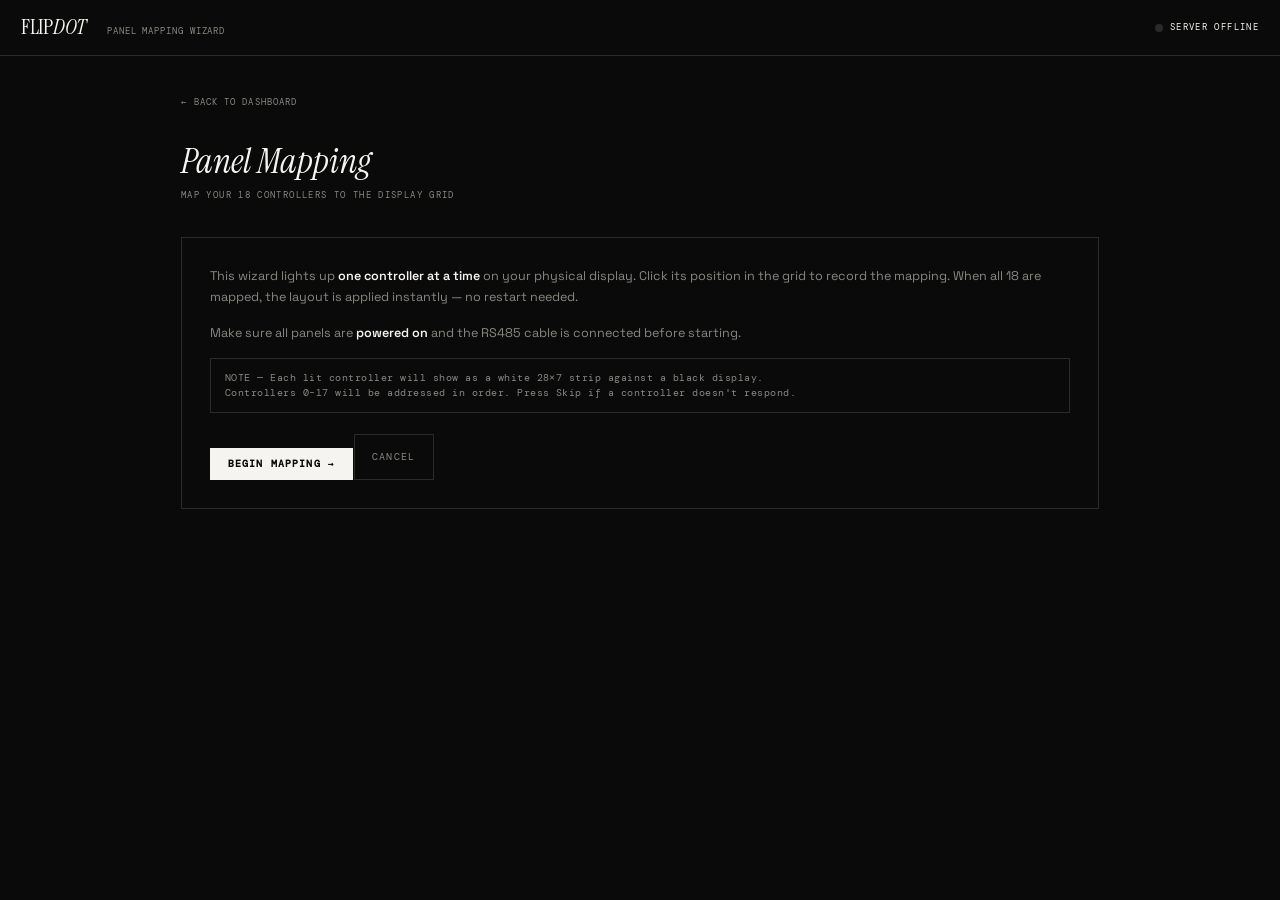
==== frontend/wizard.html @ 71359b22 "v3" ====
<!DOCTYPE html>
<html lang="en">
<head>
  <meta charset="UTF-8" />
  <meta name="viewport" content="width=device-width, initial-scale=1.0" />
  <title>Panel Mapping Wizard — Flipdot</title>
  <link rel="preconnect" href="https://fonts.googleapis.com">
  <link href="https://fonts.googleapis.com/css2?family=DM+Mono:ital,wght@0,300;0,400;0,500;1,300&family=Instrument+Serif:ital@0;1&family=Space+Grotesk:wght@300;400;500;600;700&display=swap" rel="stylesheet">
  <link rel="stylesheet" href="css/style.css" />
  <style>
    body { overflow-y: auto; }

    .wizard-wrap {
      max-width: 960px;
      margin: 0 auto;
      padding: 2.5rem 1.5rem;
    }

    .back-link {
      display: inline-flex;
      align-items: center;
      gap: 0.5rem;
      font-family: var(--font-mono);
      font-size: 0.65rem;
      letter-spacing: 0.12em;
      color: var(--mid);
      text-decoration: none;
      margin-bottom: 2rem;
      transition: color 0.15s;
    }
    .back-link:hover { color: var(--white); }

    .wizard-title {
      font-family: var(--font-display);
      font-size: 2.5rem;
      font-style: italic;
      color: var(--white);
      margin-bottom: 0.25rem;
    }
    .wizard-subtitle {
      font-family: var(--font-mono);
      font-size: 0.65rem;
      letter-spacing: 0.15em;
      color: var(--mid);
      margin-bottom: 2.5rem;
    }

    /* Progress */
    .progress-wrap { margin-bottom: 2rem; }
    .progress-bar {
      height: 2px;
      background: var(--border);
      position: relative;
      overflow: hidden;
    }
    .progress-fill {
      height: 100%;
      background: var(--white);
      transition: width 0.4s ease;
      width: 0%;
    }
    .progress-label {
      font-family: var(--font-mono);
      font-size: 0.6rem;
      letter-spacing: 0.12em;
      color: var(--mid);
      margin-top: 0.5rem;
    }

    /* Steps */
    .step { display: none; }
    .step.active { display: block; }

    /* Intro card */
    .intro-card {
      border: 1px solid var(--border);
      padding: 2rem;
      margin-bottom: 1px;
    }
    .intro-card p {
      font-size: 0.9rem;
      color: var(--mid);
      line-height: 1.7;
      margin-bottom: 1rem;
    }
    .intro-card p strong { color: var(--white); font-weight: 600; }

    .notice {
      border: 1px solid var(--border);
      padding: 0.75rem 1rem;
      font-family: var(--font-mono);
      font-size: 0.7rem;
      color: var(--mid);
      letter-spacing: 0.05em;
      line-height: 1.6;
      margin: 1rem 0;
    }

    /* Mapping layout */
    .mapping-layout {
      display: grid;
      grid-template-columns: 1fr 280px;
      gap: 1px;
      align-items: start;
    }

    /* 3x3 panel grid */
    .panel-grid {
      display: grid;
      grid-template-columns: repeat(3, 1fr);
      gap: 1px;
      background: var(--border);
      border: 1px solid var(--border);
    }

    .phys-panel {
      background: var(--black);
      display: flex;
      flex-direction: column;
    }

    .panel-half {
      padding: 1rem 0.75rem;
      cursor: pointer;
      border-bottom: 1px solid var(--border);
      transition: background 0.12s;
      position: relative;
    }
    .panel-half:last-child { border-bottom: none; }
    .panel-half:hover { background: var(--border); }
    .panel-half:hover .half-cta { opacity: 1; }

    .panel-half.mapped {
      background: var(--white);
    }
    .panel-half.mapped .half-pos,
    .panel-half.mapped .half-label,
    .panel-half.mapped .half-addr { color: var(--black); }

    .half-pos {
      font-family: var(--font-mono);
      font-size: 0.55rem;
      letter-spacing: 0.1em;
      color: var(--mid);
      display: block;
      margin-bottom: 0.2rem;
    }
    .half-label {
      font-family: var(--font-ui);
      font-size: 0.8rem;
      font-weight: 600;
      color: var(--white);
      display: block;
    }
    .half-addr {
      font-family: var(--font-mono);
      font-size: 0.65rem;
      color: var(--mid);
      display: block;
      margin-top: 0.1rem;
    }
    .half-cta {
      font-family: var(--font-mono);
      font-size: 0.55rem;
      letter-spacing: 0.1em;
      color: var(--mid);
      opacity: 0;
      transition: opacity 0.12s;
      position: absolute;
      bottom: 0.5rem;
      right: 0.75rem;
    }

    /* Info panel */
    .info-panel {
      border: 1px solid var(--border);
      padding: 1.5rem;
      position: sticky;
      top: 1rem;
    }

    .current-addr {
      font-family: var(--font-display);
      font-size: 5rem;
      color: var(--white);
      line-height: 1;
      margin: 0.5rem 0 1rem;
      font-style: italic;
    }

    .info-instruction {
      font-size: 0.8rem;
      color: var(--mid);
      line-height: 1.6;
      margin-bottom: 1.5rem;
    }
    .info-instruction strong { color: var(--white); }

    .btn-stack {
      display: flex;
      flex-direction: column;
      gap: 1px;
    }

    /* Complete step */
    .complete-wrap { text-align: center; padding: 3rem 2rem; }
    .complete-num {
      font-family: var(--font-display);
      font-size: 8rem;
      color: var(--white);
      line-height: 1;
      font-style: italic;
    }
    .complete-label {
      font-family: var(--font-mono);
      font-size: 0.65rem;
      letter-spacing: 0.2em;
      color: var(--mid);
      margin-bottom: 2rem;
    }

    .mapping-summary {
      display: grid;
      grid-template-columns: repeat(6, 1fr);
      gap: 1px;
      background: var(--border);
      border: 1px solid var(--border);
      margin: 2rem 0;
      text-align: left;
    }
    .map-cell {
      background: var(--black);
      padding: 0.6rem;
      font-family: var(--font-mono);
      font-size: 0.6rem;
      color: var(--mid);
    }
    .map-cell .mc-addr {
      font-size: 1.1rem;
      color: var(--white);
      display: block;
      font-weight: 500;
    }
  </style>
</head>
<body>
  <header>
    <div class="header-left">
      <div class="wordmark">
        <span class="wm-flip">FLIP</span><span class="wm-dot">DOT</span>
      </div>
      <div class="header-meta">
        <span class="meta-item">PANEL MAPPING WIZARD</span>
      </div>
    </div>
    <div class="header-right">
      <div class="status-block" id="status-block">
        <div class="status-indicator" id="status-dot"></div>
        <span class="status-text" id="status-text">CHECKING…</span>
      </div>
    </div>
  </header>

  <div class="wizard-wrap">
    <a href="/" class="back-link">← BACK TO DASHBOARD</a>

    <!-- STEP: INTRO -->
    <div class="step active" id="step-intro">
      <div class="wizard-title">Panel Mapping</div>
      <div class="wizard-subtitle">MAP YOUR 18 CONTROLLERS TO THE DISPLAY GRID</div>

      <div class="intro-card">
        <p>This wizard lights up <strong>one controller at a time</strong> on your physical display. Click its position in the grid to record the mapping. When all 18 are mapped, the layout is applied instantly — no restart needed.</p>
        <p>Make sure all panels are <strong>powered on</strong> and the RS485 cable is connected before starting.</p>
        <div class="notice">
          NOTE — Each lit controller will show as a white 28×7 strip against a black display.<br>
          Controllers 0–17 will be addressed in order. Press Skip if a controller doesn't respond.
        </div>
        <div style="display:flex;gap:1px;margin-top:1.5rem">
          <button class="btn-primary" onclick="startWizard()">BEGIN MAPPING →</button>
          <a href="/" class="btn-secondary" style="text-decoration:none;display:inline-flex;align-items:center;padding:0.7rem 1.25rem">CANCEL</a>
        </div>
      </div>
    </div>

    <!-- STEP: MAPPING -->
    <div class="step" id="step-mapping">
      <div class="wizard-title">Panel Mapping</div>
      <div class="wizard-subtitle">CLICK THE PANEL THAT IS CURRENTLY LIT</div>

      <div class="progress-wrap">
        <div class="progress-bar"><div class="progress-fill" id="prog-fill"></div></div>
        <div class="progress-label" id="prog-label">0 OF 18 MAPPED</div>
      </div>

      <div class="mapping-layout">
        <!-- 3x3 grid -->
        <div class="panel-grid" id="panel-grid"></div>

        <!-- Info sidebar -->
        <div class="info-panel">
          <div class="section-label">CURRENTLY LIT</div>
          <div class="current-addr" id="cur-addr">0</div>
          <div class="info-instruction" id="cur-instr">
            Address <strong>0</strong> is now lit on your display.<br>
            Click its position in the grid.
          </div>
          <div class="btn-stack">
            <button class="btn-secondary" onclick="skipCurrent()">SKIP THIS ADDRESS</button>
            <button class="btn-secondary" onclick="stopWizard()" style="margin-top:0.5rem">CANCEL WIZARD</button>
          </div>
        </div>
      </div>
    </div>

    <!-- STEP: COMPLETE -->
    <div class="step" id="step-complete">
      <div class="complete-wrap">
        <div class="complete-num" id="complete-num">18</div>
        <div class="complete-label">PANELS MAPPED</div>
        <p style="color:var(--mid);font-size:0.85rem;margin-bottom:2rem">
          Review the mapping below, then save to apply it to the display.
        </p>
        <div class="mapping-summary" id="map-summary"></div>
        <div style="display:flex;gap:1px;justify-content:center;margin-top:1rem">
          <button class="btn-primary" onclick="saveMapping()">SAVE & APPLY LAYOUT →</button>
          <button class="btn-secondary" onclick="restartWizard()">START OVER</button>
        </div>
        <div id="save-error" style="margin-top:1rem;font-family:var(--font-mono);font-size:0.7rem;color:var(--mid)"></div>
      </div>
    </div>

  </div>

  <div id="toasts"></div>

  <script>
    const API = "http://localhost:5000";
    let currentAddr = 0;
    let totalCtrl   = 18;
    let mappings    = {};

    // ── Init ──────────────────────────────────────────────────────
    document.addEventListener("DOMContentLoaded", () => {
      buildGrid();
      checkStatus();
    });

    async function checkStatus() {
      try {
        const r = await fetch(`${API}/api/status`);
        const d = await r.json();
        const dot  = document.getElementById("status-dot");
        const txt  = document.getElementById("status-text");
        if (d.connected) {
          dot.className  = "status-indicator online";
          txt.textContent = "CONNECTED";
        } else {
          txt.textContent = "OFFLINE — connect first";
        }
      } catch {
        document.getElementById("status-text").textContent = "SERVER OFFLINE";
      }
    }

    // ── Build 3x3 grid ────────────────────────────────────────────
    function buildGrid() {
      const grid = document.getElementById("panel-grid");
      grid.innerHTML = "";
      for (let row = 1; row <= 3; row++) {
        for (let col = 1; col <= 3; col++) {
          const panel = document.createElement("div");
          panel.className = "phys-panel";
          ["top","bottom"].forEach(half => {
            const div = document.createElement("div");
            div.className = "panel-half";
            div.id        = `h-${col}-${row}-${half}`;
            div.innerHTML = `
              <span class="half-pos">COL ${col} · ROW ${row}</span>
              <span class="half-label">${half.toUpperCase()}</span>
              <span class="half-addr" id="ha-${col}-${row}-${half}">—</span>
              <span class="half-cta">SELECT →</span>
            `;
            div.addEventListener("click", () => assignPanel(col, row, half));
            panel.appendChild(div);
          });
          grid.appendChild(panel);
        }
      }
    }

    // ── Wizard flow ───────────────────────────────────────────────
    async function startWizard() {
      const r = await fetch(`${API}/api/wizard/start`, {
        method: "POST",
        headers: {"Content-Type":"application/json"},
        body: JSON.stringify({total: totalCtrl})
      });
      const d = await r.json();
      if (d.success) {
        currentAddr = d.current;
        showStep("step-mapping");
        updateInfo(d.current, 0, d.total);
      } else {
        toast("Failed to start wizard", "error");
      }
    }

    async function assignPanel(col, row, half) {
      const r = await fetch(`${API}/api/wizard/assign`, {
        method: "POST",
        headers: {"Content-Type":"application/json"},
        body: JSON.stringify({address: currentAddr, col, row, half})
      });
      const d = await r.json();

      // Mark cell
      const cell = document.getElementById(`h-${col}-${row}-${half}`);
      if (cell) {
        cell.classList.add("mapped");
        document.getElementById(`ha-${col}-${row}-${half}`).textContent = `ADDR ${currentAddr}`;
      }
      mappings[currentAddr] = {col, row, half};

      if (d.complete) {
        showStep("step-complete");
        buildSummary();
      } else {
        currentAddr = d.next;
        updateInfo(d.next, d.mapped, d.total);
      }
    }

    async function skipCurrent() {
      const r = await fetch(`${API}/api/wizard/skip`, {
        method: "POST",
        headers: {"Content-Type":"application/json"},
        body: JSON.stringify({address: currentAddr})
      });
      const d = await r.json();
      if (d.complete) {
        showStep("step-complete");
        buildSummary();
      } else {
        currentAddr = d.next;
        updateInfo(d.next, Object.keys(mappings).length, totalCtrl);
        toast(`Skipped address ${currentAddr - 1}`);
      }
    }

    async function stopWizard() {
      await fetch(`${API}/api/wizard/stop`, {method:"POST"});
      mappings = {};
      buildGrid();
      showStep("step-intro");
    }

    async function saveMapping() {
      const r = await fetch(`${API}/api/wizard/save`, {method:"POST"});
      const d = await r.json();
      if (d.success) {
        toast("Layout saved — redirecting…");
        setTimeout(() => window.location.href = "/", 1500);
      } else {
        document.getElementById("save-error").textContent = d.error || "Save failed";
      }
    }

    function restartWizard() {
      mappings = {};
      buildGrid();
      showStep("step-intro");
    }

    // ── UI helpers ────────────────────────────────────────────────
    function updateInfo(addr, mapped, total) {
      document.getElementById("cur-addr").textContent = addr;
      document.getElementById("cur-instr").innerHTML  =
        `Address <strong>${addr}</strong> is now lit on your display.<br>Click its position in the grid.`;
      const pct = Math.round((mapped / total) * 100);
      document.getElementById("prog-fill").style.width  = pct + "%";
      document.getElementById("prog-label").textContent = `${mapped} OF ${total} MAPPED`;
    }

    function buildSummary() {
      const container = document.getElementById("map-summary");
      const num       = document.getElementById("complete-num");
      num.textContent = Object.keys(mappings).length;
      container.innerHTML = Object.entries(mappings)
        .sort(([a],[b]) => parseInt(a) - parseInt(b))
        .map(([addr, m]) => `
          <div class="map-cell">
            <span class="mc-addr">${addr}</span>
            C${m.col}R${m.row}<br>${m.half.toUpperCase()}
          </div>
        `).join("");
    }

    function showStep(id) {
      document.querySelectorAll(".step").forEach(s => s.classList.remove("active"));
      document.getElementById(id).classList.add("active");
    }

    function toast(msg, type="ok") {
      const c  = document.getElementById("toasts");
      const el = document.createElement("div");
      el.className   = "toast" + (type === "error" ? " error" : "");
      el.textContent = msg;
      c.appendChild(el);
      setTimeout(() => el.remove(), 3000);
    }
  </script>
</body>
</html>
---- frontend/css/style.css ----
/* ============================================================
   Flipdot Controller — Exploratorium Monochrome
   High-contrast black/white, bold grotesque type,
   strict grid, museum-placard-meets-industrial-panel
   ============================================================ */

:root {
  --black:   #0a0a0a;
  --white:   #f5f4f0;
  --off:     #e8e6e0;
  --mid:     #888880;
  --border:  #2a2a28;
  --border-l:#d0cec8;
  --dot-on:  #f5f4f0;
  --dot-off: #1a1a18;
  --accent:  #f5f4f0;

  --font-display: 'Instrument Serif', Georgia, serif;
  --font-ui:      'Space Grotesk', sans-serif;
  --font-mono:    'DM Mono', monospace;

  --gap: 1px;   /* Museum grid gap */
}

*, *::before, *::after { box-sizing: border-box; margin: 0; padding: 0; }

html, body {
  height: 100%;
  background: var(--black);
  color: var(--white);
  font-family: var(--font-ui);
  font-size: 14px;
  line-height: 1.4;
  -webkit-font-smoothing: antialiased;
}

::-webkit-scrollbar { width: 4px; }
::-webkit-scrollbar-track { background: var(--black); }
::-webkit-scrollbar-thumb { background: var(--border); }

/* ── HEADER ──────────────────────────────────────────────── */
header {
  display: flex;
  align-items: center;
  justify-content: space-between;
  padding: 0 1.5rem;
  height: 56px;
  background: var(--black);
  border-bottom: 1px solid var(--border);
  position: sticky;
  top: 0;
  z-index: 100;
}

.header-left { display: flex; align-items: baseline; gap: 1.5rem; }

.wordmark {
  font-family: var(--font-display);
  font-size: 1.6rem;
  letter-spacing: -0.02em;
  line-height: 1;
}
.wm-flip { color: var(--white); }
.wm-dot  {
  color: var(--white);
  font-style: italic;
  margin-left: 0.05em;
}

.header-meta {
  display: flex;
  align-items: center;
  gap: 0.5rem;
  font-family: var(--font-mono);
  font-size: 0.65rem;
  color: var(--mid);
  letter-spacing: 0.1em;
}
.meta-sep { color: var(--border); }

.header-right { display: flex; align-items: center; gap: 1rem; }

.status-block {
  display: flex;
  align-items: center;
  gap: 0.5rem;
  font-family: var(--font-mono);
  font-size: 0.65rem;
  letter-spacing: 0.15em;
}

.status-indicator {
  width: 8px; height: 8px;
  border-radius: 50%;
  background: var(--border);
  transition: background 0.3s;
}
.status-indicator.online {
  background: var(--white);
  box-shadow: 0 0 6px var(--white);
  animation: pulse-status 2s ease-in-out infinite;
}
@keyframes pulse-status {
  0%, 100% { opacity: 1; }
  50%       { opacity: 0.5; }
}

.btn-connect {
  font-family: var(--font-mono);
  font-size: 0.65rem;
  letter-spacing: 0.12em;
  padding: 0.4rem 1rem;
  background: transparent;
  border: 1px solid var(--white);
  color: var(--white);
  cursor: pointer;
  transition: all 0.15s;
}
.btn-connect:hover { background: var(--white); color: var(--black); }
.btn-connect.connected { border-color: var(--mid); color: var(--mid); }
.btn-connect.connected:hover { background: var(--mid); color: var(--black); }

/* ── LAYOUT ──────────────────────────────────────────────── */
main {
  display: grid;
  grid-template-columns: 380px 1fr;
  height: calc(100vh - 56px);
  overflow: hidden;
}

/* ── PREVIEW COLUMN ──────────────────────────────────────── */
.col-preview {
  border-right: 1px solid var(--border);
  display: flex;
  flex-direction: column;
  overflow-y: auto;
  padding: 1.5rem;
  gap: 1.25rem;
  background: var(--black);
}

.section-label {
  font-family: var(--font-mono);
  font-size: 0.6rem;
  letter-spacing: 0.2em;
  color: var(--mid);
  text-transform: uppercase;
  margin-bottom: 0.5rem;
}

.preview-wrap {
  border: 1px solid var(--border);
  background: var(--dot-off);
  padding: 8px;
}

#preview {
  display: block;
  width: 100%;
  image-rendering: pixelated;
  cursor: default;
}

.preview-footer {
  display: flex;
  justify-content: space-between;
  font-family: var(--font-mono);
  font-size: 0.6rem;
  color: var(--mid);
  letter-spacing: 0.1em;
  margin-top: -0.75rem;
}

/* Quick actions */
.quick-actions {
  display: grid;
  grid-template-columns: repeat(3, 1fr);
  gap: var(--gap);
}

.qa-btn {
  font-family: var(--font-mono);
  font-size: 0.65rem;
  letter-spacing: 0.1em;
  padding: 0.75rem 0.5rem;
  background: var(--border);
  border: none;
  color: var(--mid);
  cursor: pointer;
  display: flex;
  align-items: center;
  justify-content: center;
  gap: 0.4rem;
  transition: all 0.15s;
}
.qa-btn:hover { background: var(--white); color: var(--black); }
.qa-icon { font-size: 0.9rem; }

/* Port section */
.port-section {}

.port-row {
  display: flex;
  gap: var(--gap);
}

.port-select {
  flex: 1;
  font-family: var(--font-mono);
  font-size: 0.7rem;
  background: var(--border);
  border: none;
  color: var(--white);
  padding: 0.5rem 0.6rem;
  outline: none;
  cursor: pointer;
}

.icon-btn {
  width: 36px;
  background: var(--border);
  border: none;
  color: var(--mid);
  cursor: pointer;
  font-size: 1rem;
  transition: all 0.15s;
}
.icon-btn:hover { background: var(--white); color: var(--black); }

/* ── CONTROL COLUMN ──────────────────────────────────────── */
.col-control {
  display: flex;
  flex-direction: column;
  overflow: hidden;
  background: var(--black);
}

/* Tabs */
.tab-nav {
  display: flex;
  border-bottom: 1px solid var(--border);
  flex-shrink: 0;
}

.tab-btn {
  font-family: var(--font-mono);
  font-size: 0.65rem;
  letter-spacing: 0.15em;
  padding: 1rem 1.5rem;
  background: transparent;
  border: none;
  border-bottom: 2px solid transparent;
  color: var(--mid);
  cursor: pointer;
  transition: all 0.15s;
  margin-bottom: -1px;
}
.tab-btn:hover { color: var(--white); }
.tab-btn.active {
  color: var(--white);
  border-bottom-color: var(--white);
}

/* Tab panes */
.tab-pane { display: none; flex-direction: column; overflow-y: auto; flex: 1; }
.tab-pane.active { display: flex; }

.pane-section {
  padding: 1.5rem;
  border-bottom: 1px solid var(--border);
}

/* Fields */
.field-label {
  display: block;
  font-family: var(--font-mono);
  font-size: 0.6rem;
  letter-spacing: 0.2em;
  color: var(--mid);
  margin-bottom: 0.4rem;
  margin-top: 0.9rem;
}
.field-label:first-child { margin-top: 0; }

.text-area,
.field-input,
.field-select {
  width: 100%;
  background: var(--border);
  border: none;
  color: var(--white);
  font-family: var(--font-mono);
  font-size: 0.8rem;
  padding: 0.55rem 0.7rem;
  outline: none;
  resize: vertical;
  transition: background 0.15s;
}
.text-area:focus,
.field-input:focus,
.field-select:focus {
  background: #2a2a28;
  box-shadow: inset 0 0 0 1px var(--white);
}

.field-row {
  display: flex;
  gap: var(--gap);
  margin-top: 0.5rem;
}
.field-group { flex: 1; }
.field-group .field-label { margin-top: 0; }
.field-group .field-input,
.field-group .field-select { width: 100%; }

/* Toggles */
.toggle-row {
  display: flex;
  align-items: center;
  gap: 1rem;
  margin-top: 0.9rem;
  font-family: var(--font-mono);
  font-size: 0.65rem;
  letter-spacing: 0.05em;
  color: var(--mid);
  flex-wrap: wrap;
}

.toggle-label {
  display: flex;
  align-items: center;
  gap: 0.5rem;
  cursor: pointer;
}

.toggle-check { display: none; }

.toggle-track {
  width: 30px;
  height: 16px;
  background: var(--border);
  position: relative;
  flex-shrink: 0;
  transition: background 0.2s;
}
.toggle-track::after {
  content: "";
  position: absolute;
  width: 10px; height: 10px;
  top: 3px; left: 3px;
  background: var(--mid);
  transition: transform 0.2s, background 0.2s;
}
.toggle-check:checked + .toggle-track { background: #333; }
.toggle-check:checked + .toggle-track::after {
  transform: translateX(14px);
  background: var(--white);
}

/* Buttons */
.btn-primary {
  font-family: var(--font-mono);
  font-size: 0.7rem;
  letter-spacing: 0.12em;
  padding: 0.7rem 1.25rem;
  background: var(--white);
  border: none;
  color: var(--black);
  cursor: pointer;
  font-weight: 600;
  margin-top: 1rem;
  transition: opacity 0.15s;
}
.btn-primary:hover { opacity: 0.85; }
.btn-primary.full { width: 100%; }

.btn-secondary {
  font-family: var(--font-mono);
  font-size: 0.7rem;
  letter-spacing: 0.12em;
  padding: 0.6rem 1.25rem;
  background: transparent;
  border: 1px solid var(--border);
  color: var(--mid);
  cursor: pointer;
  transition: all 0.15s;
}
.btn-secondary:hover { border-color: var(--white); color: var(--white); }
.btn-secondary.full { width: 100%; }

/* Animations grid */
.anim-grid {
  display: grid;
  grid-template-columns: repeat(2, 1fr);
  gap: var(--gap);
  margin-top: 0.5rem;
}

.anim-card {
  padding: 1rem;
  background: var(--border);
  cursor: pointer;
  transition: background 0.15s;
  border: 1px solid transparent;
}
.anim-card:hover { background: #2a2a28; border-color: var(--mid); }
.anim-card.active { background: var(--white); }
.anim-card.active .anim-name { color: var(--black); }
.anim-card.active .anim-id { color: #666; }

.anim-name {
  font-family: var(--font-ui);
  font-size: 0.85rem;
  font-weight: 600;
  color: var(--white);
  display: block;
}
.anim-id {
  font-family: var(--font-mono);
  font-size: 0.6rem;
  color: var(--mid);
  letter-spacing: 0.1em;
  display: block;
  margin-top: 0.15rem;
}

/* Schedule */
.sched-header {
  display: flex;
  align-items: center;
  justify-content: space-between;
  margin-bottom: 0.75rem;
}
.sched-header .field-label { margin: 0; }
.sched-controls { display: flex; gap: var(--gap); }

.chip-btn {
  font-family: var(--font-mono);
  font-size: 0.6rem;
  letter-spacing: 0.1em;
  padding: 0.3rem 0.7rem;
  background: var(--border);
  border: none;
  color: var(--mid);
  cursor: pointer;
  transition: all 0.15s;
}
.chip-btn:hover, .chip-btn.active { background: var(--white); color: var(--black); }

.sched-list {
  display: flex;
  flex-direction: column;
  gap: var(--gap);
  max-height: 280px;
  overflow-y: auto;
}

.sched-item {
  display: flex;
  align-items: center;
  gap: 0.75rem;
  padding: 0.7rem 0.75rem;
  background: var(--border);
  font-size: 0.8rem;
}

.sched-badge {
  font-family: var(--font-mono);
  font-size: 0.55rem;
  letter-spacing: 0.1em;
  padding: 0.15rem 0.4rem;
  background: var(--black);
  color: var(--mid);
  flex-shrink: 0;
}

.sched-content { flex: 1; color: var(--white); font-size: 0.8rem; }
.sched-meta { font-family: var(--font-mono); font-size: 0.6rem; color: var(--mid); }

.sched-del {
  background: none;
  border: none;
  color: var(--border-l);
  cursor: pointer;
  font-size: 0.9rem;
  padding: 0 0.2rem;
  transition: color 0.15s;
  flex-shrink: 0;
}
.sched-del:hover { color: var(--white); }

.empty-state {
  font-family: var(--font-mono);
  font-size: 0.7rem;
  color: var(--mid);
  padding: 1.5rem;
  text-align: center;
  letter-spacing: 0.05em;
}

/* Toasts */
#toasts {
  position: fixed;
  bottom: 1.5rem;
  right: 1.5rem;
  z-index: 9999;
  display: flex;
  flex-direction: column;
  gap: 4px;
}

.toast {
  font-family: var(--font-mono);
  font-size: 0.7rem;
  letter-spacing: 0.05em;
  padding: 0.6rem 1rem;
  background: var(--white);
  color: var(--black);
  animation: toast-in 0.2s ease;
  max-width: 260px;
}
.toast.error {
  background: var(--black);
  color: var(--white);
  border: 1px solid var(--white);
}
@keyframes toast-in {
  from { opacity: 0; transform: translateX(16px); }
  to   { opacity: 1; transform: translateX(0); }
}
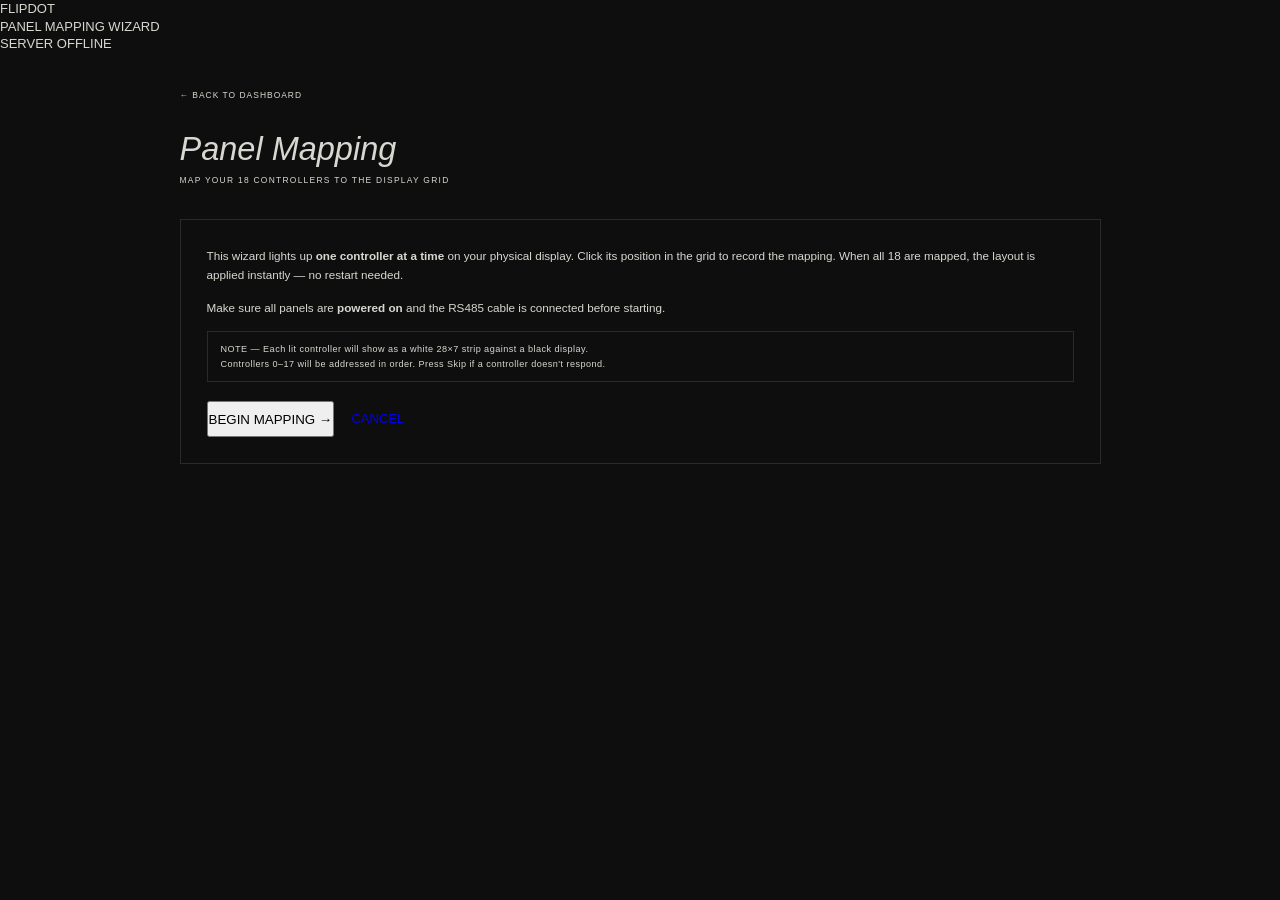
==== commit 821d0f8c: "Profesional Version 1.0.0" ====
--- a/frontend/wizard.html
+++ b/frontend/wizard.html
@@ -6,7 +6,7 @@
   <title>Panel Mapping Wizard — Flipdot</title>
   <link rel="preconnect" href="https://fonts.googleapis.com">
   <link href="https://fonts.googleapis.com/css2?family=DM+Mono:ital,wght@0,300;0,400;0,500;1,300&family=Instrument+Serif:ital@0;1&family=Space+Grotesk:wght@300;400;500;600;700&display=swap" rel="stylesheet">
-  <link rel="stylesheet" href="css/style.css" />
+  <link rel="stylesheet" href="css/console.css" />
   <style>
     body { overflow-y: auto; }
 
--- a/frontend/css/console.css
+++ b/frontend/css/console.css
@@ -0,0 +1,795 @@
+/* ============================================================
+   FLIPDOT CONSOLE V5 — Broadcast Switcher / Industrial Console
+   Charcoal panels, amber tally, segmented counters,
+   zero decoration — pure function
+   ============================================================ */
+
+:root {
+  /* Charcoal scale */
+  --bg:        #0e0e0e;
+  --panel:     #161616;
+  --panel-2:   #1c1c1c;
+  --panel-3:   #222222;
+  --border:    #2a2a2a;
+  --border-hi: #383838;
+
+  /* Text */
+  --text:      #d8d8d0;
+  --text-dim:  #666660;
+  --text-off:  #444440;
+
+  /* Tally colors — broadcast standard */
+  --amber:     #ff8c00;
+  --amber-dim: #4a2a00;
+  --amber-glow:rgba(255,140,0,0.15);
+  --green:     #00e040;
+  --green-dim: #003010;
+  --red:       #ff2020;
+  --red-dim:   #400000;
+  --blue:      #0080ff;
+
+  /* Display */
+  --dot-on:    #e8e8e0;
+  --dot-off:   #141414;
+
+  /* Fonts */
+  --f-mono:    'Share Tech Mono', monospace;
+  --f-ui:      'Rajdhani', sans-serif;
+  --f-seg:     'Orbitron', monospace;  /* segmented display feel */
+
+  --gap: 2px;
+}
+
+*, *::before, *::after { box-sizing: border-box; margin: 0; padding: 0; }
+
+html, body {
+  height: 100%;
+  background: var(--bg);
+  color: var(--text);
+  font-family: var(--f-ui);
+  font-size: 13px;
+  line-height: 1.35;
+  overflow: hidden;
+  -webkit-font-smoothing: antialiased;
+}
+
+::-webkit-scrollbar { width: 4px; height: 4px; }
+::-webkit-scrollbar-track { background: var(--bg); }
+::-webkit-scrollbar-thumb { background: var(--border-hi); }
+
+/* ── SYSTEM BAR ──────────────────────────────────────────────── */
+.sysbar {
+  display: flex;
+  align-items: center;
+  justify-content: space-between;
+  height: 32px;
+  background: #080808;
+  border-bottom: 1px solid var(--border);
+  padding: 0 0.75rem;
+  flex-shrink: 0;
+}
+
+.sysbar-left {
+  display: flex;
+  align-items: center;
+  gap: 0.6rem;
+}
+
+.product-name {
+  font-family: var(--f-seg);
+  font-size: 0.85rem;
+  font-weight: 700;
+  color: var(--amber);
+  letter-spacing: 0.1em;
+}
+.product-ver {
+  font-family: var(--f-seg);
+  font-size: 0.55rem;
+  color: var(--text-dim);
+  letter-spacing: 0.15em;
+  margin-top: 2px;
+}
+.sysbar-sep { color: var(--border-hi); }
+.sys-info {
+  font-family: var(--f-mono);
+  font-size: 0.65rem;
+  color: var(--text-dim);
+  letter-spacing: 0.1em;
+}
+
+.sysbar-center { display: flex; align-items: center; }
+
+.tally-row { display: flex; gap: 1rem; }
+
+.tally {
+  display: flex;
+  align-items: center;
+  gap: 0.35rem;
+  font-family: var(--f-mono);
+  font-size: 0.6rem;
+  letter-spacing: 0.1em;
+  color: var(--text-dim);
+}
+.tally-dot {
+  width: 6px; height: 6px;
+  border-radius: 50%;
+  background: var(--border-hi);
+  flex-shrink: 0;
+}
+.tally.on-air .tally-dot  { background: var(--amber); box-shadow: 0 0 6px var(--amber); }
+.tally.on-air             { color: var(--amber); }
+.tally.online .tally-dot  { background: var(--green); box-shadow: 0 0 4px var(--green); }
+.tally.online             { color: var(--green); }
+.tally.running .tally-dot { background: var(--blue); box-shadow: 0 0 4px var(--blue); }
+.tally.running            { color: var(--blue); }
+
+.sysbar-right {
+  display: flex;
+  align-items: center;
+  gap: 0.75rem;
+}
+
+.sys-clock {
+  font-family: var(--f-seg);
+  font-size: 0.8rem;
+  color: var(--text-dim);
+  letter-spacing: 0.15em;
+}
+
+.sysbar-btn {
+  font-family: var(--f-mono);
+  font-size: 0.6rem;
+  letter-spacing: 0.1em;
+  padding: 0.2rem 0.6rem;
+  background: var(--panel-3);
+  border: 1px solid var(--border-hi);
+  color: var(--text-dim);
+  cursor: pointer;
+  text-decoration: none;
+  display: inline-flex;
+  align-items: center;
+  transition: all 0.1s;
+}
+.sysbar-btn:hover { border-color: var(--amber); color: var(--amber); }
+
+/* ── CONSOLE LAYOUT ──────────────────────────────────────────── */
+.console-wrap {
+  display: grid;
+  grid-template-columns: 220px 1fr;
+  height: calc(100vh - 32px - 22px);
+  overflow: hidden;
+}
+
+/* ── MONITOR COLUMN ──────────────────────────────────────────── */
+.mon-column {
+  background: var(--panel);
+  border-right: 1px solid var(--border);
+  display: flex;
+  flex-direction: column;
+  padding: 6px;
+  gap: var(--gap);
+  overflow-y: auto;
+}
+
+.monitor-block {
+  background: var(--panel-2);
+  border: 1px solid var(--border);
+}
+
+.mon-label {
+  font-family: var(--f-mono);
+  font-size: 0.55rem;
+  letter-spacing: 0.2em;
+  color: var(--text-dim);
+  padding: 3px 6px;
+  background: #0a0a0a;
+  border-bottom: 1px solid var(--border);
+}
+.mon-label.tally-amber { color: var(--amber); }
+
+.mon-wrap {
+  padding: 4px;
+  background: #080808;
+}
+.mon-wrap-prev { opacity: 0.5; }
+
+#pgm-canvas, #pvw-canvas {
+  display: block;
+  width: 100%;
+  image-rendering: pixelated;
+}
+
+.mon-meta {
+  display: flex;
+  align-items: center;
+  gap: 0.4rem;
+  padding: 3px 6px;
+  font-family: var(--f-mono);
+  font-size: 0.55rem;
+  overflow: hidden;
+}
+#pgm-cue-num { color: var(--amber); font-weight: bold; }
+#pgm-cue-label { color: var(--text-dim); flex: 1; overflow: hidden; text-overflow: ellipsis; white-space: nowrap; }
+.mon-fps { color: var(--text-off); margin-left: auto; }
+
+.qa-block {
+  display: grid;
+  grid-template-columns: repeat(3, 1fr);
+  gap: 1px;
+  margin-top: 2px;
+}
+
+.qa-btn {
+  font-family: var(--f-mono);
+  font-size: 0.6rem;
+  letter-spacing: 0.08em;
+  padding: 0.5rem 0.25rem;
+  background: var(--panel-3);
+  border: none;
+  color: var(--text-dim);
+  cursor: pointer;
+  transition: all 0.1s;
+}
+.qa-btn:hover    { background: var(--border-hi); color: var(--text); }
+.qa-fill:hover   { background: var(--amber-dim); color: var(--amber); }
+.qa-clear:hover  { color: var(--red); background: var(--red-dim); }
+
+.port-block { margin-top: auto; padding-top: 6px; border-top: 1px solid var(--border); }
+.block-label {
+  font-family: var(--f-mono);
+  font-size: 0.55rem;
+  letter-spacing: 0.18em;
+  color: var(--text-off);
+  padding: 0 0 4px;
+}
+.port-row { display: flex; gap: 1px; }
+.port-select {
+  flex: 1;
+  font-family: var(--f-mono);
+  font-size: 0.65rem;
+  background: var(--panel-3);
+  border: 1px solid var(--border);
+  color: var(--text);
+  padding: 0.3rem 0.4rem;
+  outline: none;
+}
+.icon-btn {
+  width: 28px;
+  background: var(--panel-3);
+  border: 1px solid var(--border);
+  color: var(--text-dim);
+  cursor: pointer;
+  font-size: 0.9rem;
+  transition: all 0.1s;
+}
+.icon-btn:hover { color: var(--amber); }
+
+/* ── WORKSPACE ───────────────────────────────────────────────── */
+.workspace {
+  display: flex;
+  flex-direction: column;
+  overflow: hidden;
+}
+
+/* Transport bar */
+.transport-bar {
+  display: flex;
+  align-items: center;
+  gap: 0;
+  height: 52px;
+  background: #080808;
+  border-bottom: 2px solid var(--amber-dim);
+  padding: 0 0.75rem;
+  flex-shrink: 0;
+  gap: 1.5rem;
+}
+
+.transport-cue-info {
+  display: flex;
+  align-items: baseline;
+  gap: 0.5rem;
+  min-width: 180px;
+}
+.t-label {
+  font-family: var(--f-mono);
+  font-size: 0.5rem;
+  letter-spacing: 0.2em;
+  color: var(--text-off);
+}
+.t-cue-num {
+  font-family: var(--f-seg);
+  font-size: 1.4rem;
+  color: var(--amber);
+  line-height: 1;
+}
+.t-cue-name {
+  font-family: var(--f-mono);
+  font-size: 0.7rem;
+  color: var(--text-dim);
+  white-space: nowrap;
+  overflow: hidden;
+  max-width: 120px;
+  text-overflow: ellipsis;
+}
+
+.transport-timer {
+  display: flex;
+  flex-direction: column;
+  align-items: center;
+  min-width: 80px;
+}
+.t-timer {
+  font-family: var(--f-seg);
+  font-size: 1.6rem;
+  color: var(--text-dim);
+  line-height: 1;
+}
+
+.transport-controls {
+  display: flex;
+  gap: 2px;
+}
+
+.t-btn {
+  font-family: var(--f-mono);
+  font-size: 0.65rem;
+  letter-spacing: 0.08em;
+  padding: 0.4rem 0.75rem;
+  border: 1px solid var(--border-hi);
+  background: var(--panel-2);
+  color: var(--text-dim);
+  cursor: pointer;
+  transition: all 0.1s;
+  white-space: nowrap;
+}
+.t-btn:hover { color: var(--text); border-color: var(--text-dim); }
+.t-go {
+  background: var(--amber-dim);
+  border-color: var(--amber);
+  color: var(--amber);
+  font-weight: 700;
+  font-size: 0.75rem;
+  padding: 0.4rem 1.25rem;
+}
+.t-go:hover { background: var(--amber); color: #000; }
+.t-release:hover { background: var(--red-dim); border-color: var(--red); color: var(--red); }
+.t-back:hover   { background: var(--panel-3); }
+
+.transport-state {
+  display: flex;
+  flex-direction: column;
+  align-items: center;
+  min-width: 80px;
+  margin-left: auto;
+}
+.t-state {
+  font-family: var(--f-seg);
+  font-size: 0.85rem;
+  color: var(--text-dim);
+  letter-spacing: 0.15em;
+}
+.t-state.active   { color: var(--amber); }
+.t-state.holding  { color: var(--blue); }
+.t-state.pre-wait { color: var(--green); }
+
+/* Tab nav */
+.ws-tabs {
+  display: flex;
+  background: var(--panel);
+  border-bottom: 1px solid var(--border);
+  flex-shrink: 0;
+}
+
+.ws-tab {
+  font-family: var(--f-mono);
+  font-size: 0.6rem;
+  letter-spacing: 0.12em;
+  padding: 0.6rem 1.25rem;
+  background: transparent;
+  border: none;
+  border-bottom: 2px solid transparent;
+  color: var(--text-dim);
+  cursor: pointer;
+  transition: all 0.1s;
+  margin-bottom: -1px;
+}
+.ws-tab:hover { color: var(--text); }
+.ws-tab.active {
+  color: var(--amber);
+  border-bottom-color: var(--amber);
+  background: var(--panel-2);
+}
+
+/* Panes */
+.ws-pane { display: none; flex-direction: column; flex: 1; overflow: hidden; }
+.ws-pane.active { display: flex; }
+
+.pane-toolbar {
+  display: flex;
+  gap: 1px;
+  padding: 6px;
+  background: var(--panel);
+  border-bottom: 1px solid var(--border);
+  flex-shrink: 0;
+}
+
+.tb-btn {
+  font-family: var(--f-mono);
+  font-size: 0.6rem;
+  letter-spacing: 0.08em;
+  padding: 0.35rem 0.75rem;
+  background: var(--panel-3);
+  border: 1px solid var(--border-hi);
+  color: var(--text-dim);
+  cursor: pointer;
+  transition: all 0.1s;
+}
+.tb-btn:hover   { color: var(--text); border-color: var(--text-dim); }
+.tb-btn.tb-primary { background: var(--amber-dim); border-color: var(--amber); color: var(--amber); }
+.tb-btn.tb-primary:hover { background: var(--amber); color: #000; }
+.tb-btn.tb-dim  { color: var(--text-off); }
+.tb-btn.tb-dim:hover { color: var(--red); border-color: var(--red); }
+
+/* ── CUE TABLE ───────────────────────────────────────────────── */
+.cue-table-wrap {
+  flex: 1;
+  overflow-y: auto;
+}
+
+.cue-table {
+  width: 100%;
+  border-collapse: collapse;
+  font-family: var(--f-mono);
+  font-size: 0.7rem;
+}
+
+.cue-table th {
+  background: #080808;
+  color: var(--text-off);
+  font-size: 0.55rem;
+  letter-spacing: 0.12em;
+  padding: 4px 8px;
+  text-align: left;
+  border-bottom: 1px solid var(--border);
+  position: sticky;
+  top: 0;
+  z-index: 1;
+}
+
+.cue-table td {
+  padding: 5px 8px;
+  border-bottom: 1px solid var(--border);
+  color: var(--text-dim);
+  white-space: nowrap;
+  overflow: hidden;
+  text-overflow: ellipsis;
+  max-width: 140px;
+}
+
+.cue-table tr:hover td { background: var(--panel-2); }
+
+.cue-table tr.active-cue td {
+  background: var(--amber-dim);
+  color: var(--amber);
+}
+.cue-table tr.active-cue td.col-num {
+  color: var(--amber);
+  font-weight: 700;
+}
+
+.col-num     { width: 50px; color: var(--amber) !important; font-weight: 600; }
+.col-type    { width: 90px; }
+.col-wait, .col-dur, .col-fade { width: 70px; }
+.col-follow  { width: 50px; }
+.col-actions { width: 80px; text-align: right; }
+
+.type-badge {
+  font-size: 0.55rem;
+  padding: 1px 4px;
+  letter-spacing: 0.08em;
+  background: var(--border);
+  color: var(--text-dim);
+  display: inline-block;
+}
+.type-badge.text      { background: #001a33; color: #4488ff; }
+.type-badge.animation { background: #1a0033; color: #aa44ff; }
+.type-badge.clear     { background: var(--border); }
+.type-badge.fill      { background: #1a1a00; color: #aaaa00; }
+
+.row-btn {
+  font-family: var(--f-mono);
+  font-size: 0.55rem;
+  padding: 2px 5px;
+  background: var(--panel-3);
+  border: 1px solid var(--border);
+  color: var(--text-off);
+  cursor: pointer;
+  transition: all 0.1s;
+  margin-left: 2px;
+}
+.row-btn:hover { color: var(--text); border-color: var(--text-dim); }
+.row-btn.go-btn:hover { color: var(--amber); border-color: var(--amber); }
+.row-btn.del-btn:hover { color: var(--red); border-color: var(--red); }
+
+/* ── CUE EDITOR ──────────────────────────────────────────────── */
+.cue-editor {
+  background: var(--panel);
+  border-top: 2px solid var(--amber-dim);
+  padding: 0.75rem;
+  flex-shrink: 0;
+}
+
+.editor-title {
+  font-family: var(--f-mono);
+  font-size: 0.6rem;
+  letter-spacing: 0.15em;
+  color: var(--amber);
+  margin-bottom: 0.6rem;
+}
+
+.editor-grid {
+  display: flex;
+  flex-wrap: wrap;
+  gap: 0.75rem 1rem;
+}
+
+.ed-field { min-width: 130px; }
+
+.ed-label {
+  display: block;
+  font-family: var(--f-mono);
+  font-size: 0.52rem;
+  letter-spacing: 0.15em;
+  color: var(--text-off);
+  margin-bottom: 3px;
+}
+
+.ed-input, .ed-select, .ed-textarea {
+  width: 100%;
+  background: var(--panel-2);
+  border: 1px solid var(--border);
+  color: var(--text);
+  font-family: var(--f-mono);
+  font-size: 0.72rem;
+  padding: 0.3rem 0.5rem;
+  outline: none;
+  transition: border-color 0.1s;
+}
+.ed-input:focus, .ed-select:focus, .ed-textarea:focus {
+  border-color: var(--amber-dim);
+  box-shadow: inset 0 0 0 1px var(--amber-dim);
+}
+.ed-textarea { resize: vertical; }
+
+.editor-actions {
+  display: flex;
+  gap: 4px;
+  margin-top: 0.6rem;
+}
+
+/* ── SCHEDULER ───────────────────────────────────────────────── */
+.sched-form {
+  padding: 0.75rem;
+  background: var(--panel);
+  border-bottom: 1px solid var(--border);
+  flex-shrink: 0;
+}
+.sched-list-wrap { flex: 1; overflow-y: auto; }
+
+.day-btns { display: flex; gap: 2px; flex-wrap: wrap; }
+.day-btn {
+  font-family: var(--f-mono);
+  font-size: 0.55rem;
+  padding: 3px 6px;
+  background: var(--panel-3);
+  border: 1px solid var(--border);
+  color: var(--text-off);
+  cursor: pointer;
+  transition: all 0.1s;
+}
+.day-btn.active { background: var(--amber-dim); border-color: var(--amber); color: var(--amber); }
+
+/* ── CONTENT TAB ─────────────────────────────────────────────── */
+.content-grid { padding: 0.75rem; overflow-y: auto; }
+.content-panel {
+  background: var(--panel);
+  border: 1px solid var(--border);
+  padding: 0.75rem;
+  max-width: 500px;
+}
+
+/* ── ANIMATIONS TAB ──────────────────────────────────────────── */
+.anim-console {
+  display: grid;
+  grid-template-columns: 1fr 220px;
+  flex: 1;
+  overflow: hidden;
+}
+
+.anim-list-col {
+  overflow-y: auto;
+  border-right: 1px solid var(--border);
+  padding: 6px;
+}
+
+.anim-params-col {
+  overflow-y: auto;
+  padding: 0.75rem;
+  background: var(--panel);
+}
+
+.anim-section { margin-bottom: 0.5rem; }
+
+.anim-cat-label {
+  font-family: var(--f-mono);
+  font-size: 0.52rem;
+  letter-spacing: 0.2em;
+  color: var(--text-off);
+  padding: 4px 6px 3px;
+  background: var(--panel);
+  border-bottom: 1px solid var(--border);
+  position: sticky;
+  top: 0;
+  z-index: 1;
+}
+
+.anim-grid {
+  display: grid;
+  grid-template-columns: repeat(3, 1fr);
+  gap: 1px;
+  padding: 3px 0;
+}
+
+.anim-card {
+  padding: 0.5rem 0.6rem;
+  background: var(--panel-2);
+  cursor: pointer;
+  border: 1px solid transparent;
+  transition: all 0.1s;
+}
+.anim-card:hover { background: var(--panel-3); border-color: var(--border-hi); }
+.anim-card.active { background: var(--amber-dim); border-color: var(--amber); }
+.anim-card.active .anim-name { color: var(--amber); }
+
+.anim-name {
+  font-family: var(--f-mono);
+  font-size: 0.65rem;
+  color: var(--text-dim);
+  display: block;
+}
+
+/* Param panel */
+.param-title {
+  font-family: var(--f-mono);
+  font-size: 0.6rem;
+  letter-spacing: 0.15em;
+  color: var(--amber);
+  padding-bottom: 0.5rem;
+  border-bottom: 1px solid var(--border);
+  margin-bottom: 0.75rem;
+}
+.param-row { margin-bottom: 0.75rem; }
+.param-label {
+  display: block;
+  font-family: var(--f-mono);
+  font-size: 0.52rem;
+  letter-spacing: 0.15em;
+  color: var(--text-off);
+  margin-bottom: 3px;
+}
+.param-range-wrap { display: flex; align-items: center; gap: 0.5rem; }
+.param-range {
+  flex: 1;
+  -webkit-appearance: none;
+  height: 2px;
+  background: var(--border-hi);
+  outline: none;
+  cursor: pointer;
+}
+.param-range::-webkit-slider-thumb {
+  -webkit-appearance: none;
+  width: 10px; height: 10px;
+  background: var(--amber);
+  cursor: pointer;
+}
+.param-val {
+  font-family: var(--f-mono);
+  font-size: 0.65rem;
+  color: var(--text);
+  min-width: 2.5rem;
+  text-align: right;
+}
+.param-text {
+  width: 100%;
+  background: var(--panel-2);
+  border: 1px solid var(--border);
+  color: var(--text);
+  font-family: var(--f-mono);
+  font-size: 0.7rem;
+  padding: 0.3rem 0.5rem;
+  outline: none;
+}
+.param-actions { margin-top: 1rem; }
+.param-empty {
+  font-family: var(--f-mono);
+  font-size: 0.65rem;
+  color: var(--text-off);
+  padding: 1rem 0;
+}
+
+/* ── SHOWS TAB ───────────────────────────────────────────────── */
+.shows-layout { display: flex; gap: 1px; padding: 0.75rem; overflow-y: auto; }
+.shows-save   { width: 260px; padding: 0.75rem; background: var(--panel); border: 1px solid var(--border); }
+.shows-list   { flex: 1; padding: 0.75rem; background: var(--panel); border: 1px solid var(--border); margin-left: 8px; }
+.shows-list-inner { display: flex; flex-direction: column; gap: 2px; max-height: 300px; overflow-y: auto; }
+.show-item {
+  display: flex;
+  align-items: center;
+  gap: 0.5rem;
+  padding: 0.4rem 0.6rem;
+  background: var(--panel-2);
+  font-family: var(--f-mono);
+  font-size: 0.65rem;
+}
+.show-name  { flex: 1; color: var(--text); }
+.show-meta  { color: var(--text-off); font-size: 0.55rem; }
+.show-cues  { color: var(--amber); min-width: 40px; text-align: right; font-size: 0.6rem; }
+
+/* ── STATUS BAR ──────────────────────────────────────────────── */
+.statusbar {
+  height: 22px;
+  display: flex;
+  align-items: center;
+  background: #050505;
+  border-top: 1px solid var(--border);
+  padding: 0 0.75rem;
+  gap: 0;
+  flex-shrink: 0;
+  font-family: var(--f-mono);
+  font-size: 0.55rem;
+  letter-spacing: 0.08em;
+  color: var(--text-off);
+}
+.sb-sep { margin: 0 0.5rem; color: var(--border-hi); }
+.sb-item.ok   { color: var(--green); }
+.sb-item.warn { color: var(--amber); }
+.sb-item.err  { color: var(--red); }
+.sb-right { margin-left: auto; color: var(--text-off); font-family: var(--f-seg); font-size: 0.6rem; }
+
+/* ── MISC ────────────────────────────────────────────────────── */
+.empty-state {
+  font-family: var(--f-mono);
+  font-size: 0.65rem;
+  color: var(--text-off);
+  padding: 1.5rem;
+  text-align: center;
+}
+
+/* Toasts */
+#toasts {
+  position: fixed;
+  bottom: 1.5rem;
+  right: 1.5rem;
+  z-index: 9999;
+  display: flex;
+  flex-direction: column;
+  gap: 2px;
+}
+.toast {
+  font-family: var(--f-mono);
+  font-size: 0.65rem;
+  letter-spacing: 0.05em;
+  padding: 0.5rem 0.85rem;
+  background: var(--panel-2);
+  border: 1px solid var(--border-hi);
+  color: var(--text);
+  animation: t-in 0.15s ease;
+  max-width: 260px;
+}
+.toast.ok    { border-color: var(--green); color: var(--green); }
+.toast.error { border-color: var(--red);   color: var(--red);   }
+.toast.warn  { border-color: var(--amber); color: var(--amber); }
+@keyframes t-in {
+  from { opacity:0; transform: translateX(12px); }
+  to   { opacity:1; transform: translateX(0); }
+}
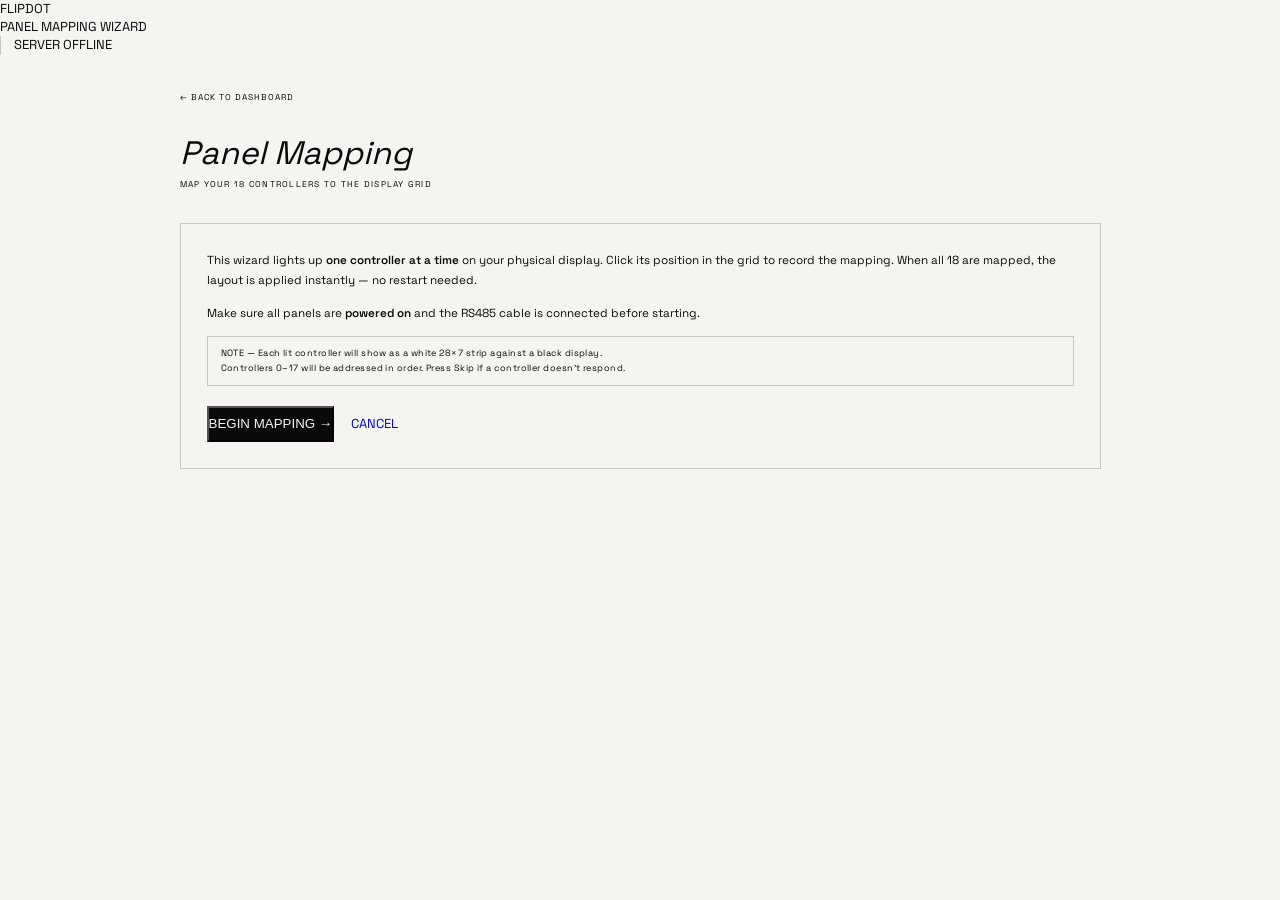
==== commit bc4a710d: "Profesional Version 1.2.0" ====
--- a/frontend/wizard.html
+++ b/frontend/wizard.html
@@ -6,7 +6,7 @@
   <title>Panel Mapping Wizard — Flipdot</title>
   <link rel="preconnect" href="https://fonts.googleapis.com">
   <link href="https://fonts.googleapis.com/css2?family=DM+Mono:ital,wght@0,300;0,400;0,500;1,300&family=Instrument+Serif:ital@0;1&family=Space+Grotesk:wght@300;400;500;600;700&display=swap" rel="stylesheet">
-  <link rel="stylesheet" href="css/console.css" />
+  <link rel="stylesheet" href="css/style.css" />
   <style>
     body { overflow-y: auto; }
 
@@ -335,7 +335,7 @@
   <div id="toasts"></div>
 
   <script>
-    const API = "http://localhost:5000";
+    const API = window.location.origin;
     let currentAddr = 0;
     let totalCtrl   = 18;
     let mappings    = {};
--- a/frontend/css/style.css
+++ b/frontend/css/style.css
@@ -0,0 +1,503 @@
+/* ============================================================
+   FLIPDOT CONSOLE V6 — Exploratorium Monochrome
+   Warm white, near-black, Instrument Serif wordmark,
+   DM Mono data labels, editorial grid — museum meets console
+   ============================================================ */
+
+:root {
+  --bg:        #f5f4f0;
+  --surface:   #edecea;
+  --surface-2: #e5e3df;
+  --border:    #c8c6c0;
+  --border-hi: #0a0a0a;
+
+  --text:      #0a0a0a;
+  --text-mid:  #555550;
+  --text-dim:  #888880;
+  --text-off:  #bbbbba;
+
+  --dot-on:    #0a0a0a;
+  --dot-off:   #dddbd5;
+  --dot-glow:  rgba(10,10,10,0.15);
+
+  --f-serif:   'Instrument Serif', Georgia, serif;
+  --f-mono:    'DM Mono', monospace;
+  --f-ui:      'Space Grotesk', sans-serif;
+
+  --gap: 1px;
+  --radius: 0;
+}
+
+*,*::before,*::after { box-sizing:border-box; margin:0; padding:0; }
+
+html,body {
+  height:100%; overflow:hidden;
+  background:var(--bg); color:var(--text);
+  font-family:var(--f-ui); font-size:13px; line-height:1.4;
+  -webkit-font-smoothing:antialiased;
+}
+
+::-webkit-scrollbar { width:4px; height:4px; }
+::-webkit-scrollbar-track { background:var(--bg); }
+::-webkit-scrollbar-thumb { background:var(--border); }
+
+/* ── HEADER ──────────────────────────────────────────────── */
+.header {
+  display:flex; align-items:stretch;
+  height:48px; border-bottom:2px solid var(--text);
+  background:var(--bg); flex-shrink:0;
+}
+
+.header-brand {
+  display:flex; align-items:baseline; gap:0.5rem;
+  padding:0 1.5rem; border-right:1px solid var(--border);
+  min-width:200px;
+}
+.brand-name {
+  font-family:var(--f-serif); font-style:italic;
+  font-size:1.5rem; color:var(--text); line-height:1;
+}
+.brand-ver {
+  font-family:var(--f-mono); font-size:0.55rem;
+  letter-spacing:0.15em; color:var(--text-dim);
+}
+
+/* Workspace switcher */
+.ws-switcher {
+  display:flex; flex:1;
+}
+
+.ws-btn {
+  flex:1; font-family:var(--f-mono); font-size:0.6rem;
+  letter-spacing:0.18em; font-weight:500;
+  background:transparent; border:none;
+  border-right:1px solid var(--border);
+  color:var(--text-dim); cursor:pointer;
+  transition:all 0.1s; position:relative;
+}
+.ws-btn:hover { color:var(--text); background:var(--surface); }
+.ws-btn.active {
+  color:var(--text); background:var(--text);
+  color:var(--bg);
+}
+
+.header-right {
+  display:flex; align-items:center; gap:1rem;
+  padding:0 1rem; border-left:1px solid var(--border);
+}
+.header-clock {
+  font-family:var(--f-mono); font-size:0.75rem;
+  letter-spacing:0.1em; color:var(--text-mid);
+}
+.header-status {
+  display:flex; align-items:center; gap:0.35rem;
+  font-family:var(--f-mono); font-size:0.6rem;
+  letter-spacing:0.08em; color:var(--text-dim);
+}
+.status-dot {
+  width:7px; height:7px; border-radius:50%;
+  border:1px solid var(--text-dim); flex-shrink:0;
+}
+.status-dot.online { background:var(--text); border-color:var(--text); }
+
+.hdr-btn {
+  font-family:var(--f-mono); font-size:0.6rem;
+  letter-spacing:0.1em; padding:0.3rem 0.75rem;
+  background:transparent; border:1px solid var(--border-hi);
+  color:var(--text); cursor:pointer; transition:all 0.1s;
+  text-decoration:none; display:inline-flex; align-items:center;
+}
+.hdr-btn:hover { background:var(--text); color:var(--bg); }
+
+/* ── MAIN ────────────────────────────────────────────────── */
+.main {
+  height:calc(100vh - 48px - 20px);
+  overflow:hidden; position:relative;
+}
+
+/* ── WORKSPACES ──────────────────────────────────────────── */
+.workspace { display:none; height:100%; }
+.workspace.active { display:flex; }
+
+/* ════════════════════════════════════════════════════════════
+   LIVE WORKSPACE
+   ════════════════════════════════════════════════════════════ */
+#ws-live {
+  display:grid;
+  grid-template-columns:260px 1fr;
+  grid-template-rows:1fr auto;
+}
+
+/* Monitor column */
+.mon-col {
+  grid-row:1/3;
+  border-right:1px solid var(--border);
+  display:flex; flex-direction:column;
+  padding:1rem; gap:0.75rem; overflow-y:auto;
+  background:var(--bg);
+}
+
+.mon-block { display:flex; flex-direction:column; }
+
+.mon-tag {
+  font-family:var(--f-mono); font-size:0.52rem;
+  letter-spacing:0.2em; color:var(--text-dim);
+  margin-bottom:4px;
+}
+.mon-tag.pgm { color:var(--text); font-weight:500; }
+
+.mon-canvas-wrap {
+  border:1px solid var(--border-hi);
+  background:#0a0a0a; padding:4px;
+}
+#pgm-canvas,#pvw-canvas { display:block; width:100%; image-rendering:pixelated; }
+.mon-canvas-wrap.pvw { border-color:var(--border); }
+.pvw canvas { opacity:0.45; }
+
+.mon-meta {
+  display:flex; gap:0.4rem; margin-top:3px;
+  font-family:var(--f-mono); font-size:0.55rem;
+  color:var(--text-dim);
+}
+.mon-cue-num { color:var(--text); font-weight:500; }
+.mon-fps { margin-left:auto; }
+
+/* Quick actions */
+.qa-strip { display:flex; gap:var(--gap); margin-top:0.5rem; }
+.qa-btn {
+  flex:1; font-family:var(--f-mono); font-size:0.6rem;
+  letter-spacing:0.08em; padding:0.5rem 0.25rem;
+  background:var(--surface); border:1px solid var(--border);
+  color:var(--text-mid); cursor:pointer; transition:all 0.1s;
+}
+.qa-btn:hover { background:var(--text); color:var(--bg); }
+
+.port-section { margin-top:auto; padding-top:0.75rem; border-top:1px solid var(--border); }
+.field-label {
+  display:block; font-family:var(--f-mono); font-size:0.52rem;
+  letter-spacing:0.18em; color:var(--text-dim); margin-bottom:3px;
+}
+.port-row { display:flex; gap:var(--gap); }
+.port-sel {
+  flex:1; font-family:var(--f-mono); font-size:0.65rem;
+  background:var(--surface); border:1px solid var(--border);
+  color:var(--text); padding:0.3rem 0.4rem; outline:none;
+}
+.icon-btn {
+  width:30px; background:var(--surface); border:1px solid var(--border);
+  color:var(--text-dim); cursor:pointer; font-size:0.9rem; transition:all 0.1s;
+}
+.icon-btn:hover { background:var(--text); color:var(--bg); }
+
+/* Live main area */
+.live-main {
+  grid-row:1; padding:1rem; overflow-y:auto;
+  display:flex; flex-direction:column; gap:1rem;
+}
+
+/* Cue table */
+.section-head {
+  font-family:var(--f-mono); font-size:0.55rem;
+  letter-spacing:0.2em; color:var(--text-dim);
+  padding-bottom:6px; border-bottom:1px solid var(--border);
+  margin-bottom:6px;
+}
+
+.cue-table { width:100%; border-collapse:collapse; font-family:var(--f-mono); font-size:0.7rem; }
+.cue-table th {
+  text-align:left; padding:4px 6px;
+  font-size:0.52rem; letter-spacing:0.12em; color:var(--text-dim);
+  border-bottom:1px solid var(--border); background:var(--bg);
+  position:sticky; top:0;
+}
+.cue-table td {
+  padding:5px 6px; border-bottom:1px solid var(--surface-2);
+  color:var(--text-mid); overflow:hidden; text-overflow:ellipsis; white-space:nowrap;
+}
+.cue-table tr:hover td { background:var(--surface); }
+.cue-table tr.active td { background:var(--text); }
+.cue-table tr.active td { color:var(--bg); }
+.col-num { width:45px; color:var(--text) !important; font-weight:600; }
+.col-actions { width:90px; text-align:right; }
+
+.type-pill {
+  font-size:0.52rem; padding:1px 4px; letter-spacing:0.06em;
+  background:var(--surface-2); color:var(--text-dim); display:inline-block;
+}
+.type-pill.text      { background:#e8f0ff; color:#2244aa; }
+.type-pill.animation { background:#f0e8ff; color:#6622aa; }
+.type-pill.image     { background:#e8ffe8; color:#226622; }
+
+.row-btn {
+  font-family:var(--f-mono); font-size:0.55rem; padding:2px 5px;
+  background:transparent; border:1px solid var(--border);
+  color:var(--text-dim); cursor:pointer; transition:all 0.1s; margin-left:2px;
+}
+.row-btn:hover { border-color:var(--text); color:var(--text); background:var(--surface); }
+.go-btn:hover  { background:var(--text); color:var(--bg); border-color:var(--text); }
+.del-btn:hover { border-color:#cc2222; color:#cc2222; }
+
+/* Transport bar */
+.transport-bar {
+  grid-row:2; border-top:2px solid var(--text);
+  display:flex; align-items:stretch; height:64px;
+  background:var(--bg);
+}
+
+.t-cue-block {
+  display:flex; flex-direction:column; justify-content:center;
+  padding:0 1.5rem; border-right:1px solid var(--border); min-width:200px;
+}
+.t-cue-num  { font-family:var(--f-serif); font-style:italic; font-size:2rem; line-height:1; color:var(--text); }
+.t-cue-name { font-family:var(--f-mono); font-size:0.6rem; color:var(--text-dim); margin-top:1px; }
+
+.t-timer-block {
+  display:flex; flex-direction:column; justify-content:center; align-items:center;
+  padding:0 1.25rem; border-right:1px solid var(--border); min-width:80px;
+}
+.t-timer-label { font-family:var(--f-mono); font-size:0.5rem; letter-spacing:0.15em; color:var(--text-dim); }
+.t-timer       { font-family:var(--f-serif); font-size:1.6rem; color:var(--text); line-height:1; font-style:italic; }
+
+.t-btns {
+  display:flex; align-items:stretch; gap:var(--gap);
+  padding:8px 1rem;
+}
+
+.t-btn {
+  font-family:var(--f-mono); font-size:0.62rem; letter-spacing:0.1em;
+  padding:0 1rem; background:var(--surface); border:1px solid var(--border);
+  color:var(--text-mid); cursor:pointer; transition:all 0.1s; white-space:nowrap;
+}
+.t-btn:hover { border-color:var(--text); color:var(--text); }
+
+.t-go {
+  font-size:0.85rem; font-weight:700; letter-spacing:0.15em;
+  background:var(--text); color:var(--bg); border-color:var(--text);
+  padding:0 2rem; font-family:var(--f-mono);
+}
+.t-go:hover { opacity:0.85; }
+
+.t-state-block {
+  margin-left:auto; display:flex; flex-direction:column;
+  justify-content:center; align-items:flex-end; padding:0 1rem;
+}
+.t-state-label { font-family:var(--f-mono); font-size:0.5rem; letter-spacing:0.15em; color:var(--text-dim); }
+.t-state       { font-family:var(--f-serif); font-style:italic; font-size:1.1rem; color:var(--text-dim); }
+.t-state.ACTIVE   { color:var(--text); }
+.t-state.HOLDING  { color:#2244aa; }
+.t-state.PRE_WAIT { color:#446622; }
+
+/* ════════════════════════════════════════════════════════════
+   PROGRAM WORKSPACE
+   ════════════════════════════════════════════════════════════ */
+#ws-program {
+  flex-direction:column; overflow:hidden;
+}
+
+.prog-tabs {
+  display:flex; border-bottom:1px solid var(--border);
+  background:var(--bg); flex-shrink:0;
+}
+.prog-tab {
+  font-family:var(--f-mono); font-size:0.58rem; letter-spacing:0.12em;
+  padding:0.65rem 1.25rem; background:transparent; border:none;
+  border-bottom:2px solid transparent; color:var(--text-dim);
+  cursor:pointer; transition:all 0.1s; margin-bottom:-1px;
+}
+.prog-tab:hover { color:var(--text); }
+.prog-tab.active { color:var(--text); border-bottom-color:var(--text); }
+
+.prog-pane { display:none; flex:1; overflow-y:auto; }
+.prog-pane.active { display:flex; flex-direction:column; }
+
+.prog-body { padding:1.5rem; display:flex; flex-direction:column; gap:1.25rem; max-width:960px; }
+
+/* ════════════════════════════════════════════════════════════
+   SETUP WORKSPACE
+   ════════════════════════════════════════════════════════════ */
+#ws-setup { overflow-y:auto; padding:1.5rem; display:flex; flex-wrap:wrap; gap:1rem; align-content:flex-start; }
+
+.setup-card {
+  background:var(--bg); border:1px solid var(--border);
+  padding:1.25rem; min-width:280px; flex:1;
+}
+.setup-card-title {
+  font-family:var(--f-mono); font-size:0.6rem; letter-spacing:0.18em;
+  color:var(--text-dim); margin-bottom:1rem;
+  padding-bottom:0.5rem; border-bottom:1px solid var(--border);
+}
+
+/* ════════════════════════════════════════════════════════════
+   MONITOR WORKSPACE
+   ════════════════════════════════════════════════════════════ */
+#ws-monitor { overflow-y:auto; padding:1.5rem; flex-direction:column; gap:1rem; }
+
+.monitor-grid {
+  display:grid; grid-template-columns:repeat(3,1fr);
+  gap:var(--gap); background:var(--border); border:1px solid var(--border);
+}
+.panel-cell {
+  background:var(--bg); padding:0.75rem; text-align:center;
+  font-family:var(--f-mono); font-size:0.6rem; color:var(--text-dim);
+}
+.panel-cell .p-addr { font-size:1.1rem; color:var(--text); display:block; font-family:var(--f-serif); font-style:italic; }
+.panel-cell.ok     { border-top:2px solid #228822; }
+.panel-cell.warn   { border-top:2px solid #aa6600; }
+.panel-cell.err    { border-top:2px solid #cc2222; }
+
+.log-box {
+  font-family:var(--f-mono); font-size:0.65rem;
+  border:1px solid var(--border); padding:0.75rem;
+  height:200px; overflow-y:auto; color:var(--text-mid);
+  background:var(--surface); line-height:1.8;
+}
+
+/* ── SHARED FORM ELEMENTS ────────────────────────────────── */
+.field-group { display:flex; flex-direction:column; }
+.field-input,.field-select,.field-textarea {
+  font-family:var(--f-mono); font-size:0.75rem;
+  background:var(--surface); border:1px solid var(--border);
+  color:var(--text); padding:0.4rem 0.6rem; outline:none;
+  transition:border-color 0.1s; resize:vertical;
+}
+.field-input:focus,.field-select:focus,.field-textarea:focus {
+  border-color:var(--text);
+}
+
+.form-grid {
+  display:flex; flex-wrap:wrap; gap:0.75rem 1rem;
+}
+.form-grid .field-group { min-width:120px; flex:1; }
+
+.btn {
+  font-family:var(--f-mono); font-size:0.65rem; letter-spacing:0.1em;
+  padding:0.5rem 1.1rem; cursor:pointer; transition:all 0.1s; border:none;
+}
+.btn-primary { background:var(--text); color:var(--bg); }
+.btn-primary:hover { opacity:0.85; }
+.btn-outline { background:transparent; border:1px solid var(--border); color:var(--text-mid); }
+.btn-outline:hover { border-color:var(--text); color:var(--text); background:var(--surface); }
+.btn-sm { padding:0.3rem 0.7rem; font-size:0.58rem; }
+.btn-danger:hover { border-color:#cc2222; color:#cc2222; }
+
+.btn-row { display:flex; gap:6px; margin-top:0.75rem; flex-wrap:wrap; }
+
+/* Cue editor panel */
+.cue-editor {
+  border-top:2px solid var(--text); padding:1rem;
+  background:var(--surface); flex-shrink:0;
+}
+.editor-title {
+  font-family:var(--f-mono); font-size:0.58rem;
+  letter-spacing:0.15em; color:var(--text-dim); margin-bottom:0.75rem;
+}
+
+/* Playlist items */
+.pl-item {
+  display:flex; align-items:center; gap:0.6rem;
+  padding:0.5rem 0.75rem; border-bottom:1px solid var(--surface-2);
+  font-family:var(--f-mono); font-size:0.7rem;
+}
+.pl-item:last-child { border-bottom:none; }
+.pl-label  { flex:1; color:var(--text); }
+.pl-type   { color:var(--text-dim); min-width:60px; }
+.pl-dur    { color:var(--text-dim); min-width:35px; }
+.pl-weight { color:var(--text-mid); min-width:30px; }
+.pl-item.playing { background:var(--surface-2); }
+.pl-item.playing .pl-label { color:var(--text); font-weight:600; }
+
+/* Asset cards */
+.asset-grid {
+  display:grid; grid-template-columns:repeat(auto-fill,minmax(160px,1fr));
+  gap:var(--gap); background:var(--border);
+}
+.asset-card {
+  background:var(--bg); padding:0.75rem; cursor:pointer; transition:background 0.1s;
+}
+.asset-card:hover { background:var(--surface); }
+.asset-name { font-family:var(--f-ui); font-size:0.8rem; font-weight:600; color:var(--text); }
+.asset-type { font-family:var(--f-mono); font-size:0.55rem; color:var(--text-dim); letter-spacing:0.1em; margin-top:2px; }
+.asset-tags { display:flex; gap:3px; margin-top:4px; flex-wrap:wrap; }
+.asset-tag  { font-family:var(--f-mono); font-size:0.5rem; padding:1px 4px; background:var(--surface-2); color:var(--text-dim); }
+
+/* Effects */
+.effect-row {
+  display:flex; align-items:center; gap:0.75rem;
+  padding:0.5rem 0; border-bottom:1px solid var(--surface-2);
+  font-family:var(--f-mono); font-size:0.7rem;
+}
+.effect-name { flex:1; color:var(--text); }
+.effect-type { color:var(--text-dim); min-width:70px; }
+
+/* Range inputs */
+.range-wrap { display:flex; align-items:center; gap:0.5rem; }
+input[type=range] {
+  flex:1; -webkit-appearance:none; height:1px;
+  background:var(--border); outline:none; cursor:pointer;
+}
+input[type=range]::-webkit-slider-thumb {
+  -webkit-appearance:none; width:11px; height:11px;
+  background:var(--text); cursor:pointer;
+}
+.range-val { font-family:var(--f-mono); font-size:0.65rem; color:var(--text); min-width:2.5rem; text-align:right; }
+
+/* Variables grid */
+.var-grid { display:flex; flex-direction:column; gap:var(--gap); }
+.var-row {
+  display:flex; gap:0.75rem; padding:5px 8px;
+  background:var(--surface); font-family:var(--f-mono); font-size:0.65rem;
+}
+.var-token { color:var(--text); min-width:110px; flex-shrink:0; }
+.var-val   { color:var(--text-mid); }
+
+/* Pixel editor */
+#pe-canvas { display:block; cursor:crosshair; image-rendering:pixelated; }
+.pe-tools  { display:flex; gap:var(--gap); margin-bottom:0.5rem; flex-wrap:wrap; }
+.pe-tool   { font-family:var(--f-mono); font-size:0.6rem; padding:0.4rem 0.75rem;
+             background:var(--surface); border:1px solid var(--border); color:var(--text-dim);
+             cursor:pointer; transition:all 0.1s; }
+.pe-tool.active, .pe-tool:hover { background:var(--text); color:var(--bg); border-color:var(--text); }
+
+/* Status bar */
+.statusbar {
+  height:20px; border-top:1px solid var(--border);
+  display:flex; align-items:center; padding:0 1rem; gap:0;
+  font-family:var(--f-mono); font-size:0.55rem; letter-spacing:0.05em;
+  color:var(--text-dim); background:var(--surface); flex-shrink:0;
+}
+.sb-sep   { color:var(--border); margin:0 0.5rem; }
+.sb-ok    { color:#226622; }
+.sb-err   { color:#cc2222; }
+.sb-right { margin-left:auto; }
+
+/* Toasts */
+#toasts { position:fixed; bottom:1.5rem; right:1.5rem; z-index:9999; display:flex; flex-direction:column; gap:3px; }
+.toast {
+  font-family:var(--f-mono); font-size:0.65rem; padding:0.5rem 0.85rem;
+  background:var(--text); color:var(--bg); max-width:260px;
+  animation:tin 0.15s ease;
+}
+.toast.ok    { background:var(--text); }
+.toast.error { background:#cc2222; color:#fff; }
+.toast.warn  { background:#aa6600; color:#fff; }
+@keyframes tin { from{opacity:0;transform:translateX(10px)} to{opacity:1;transform:none} }
+
+/* Anim grid in program */
+.anim-prog-layout { display:grid; grid-template-columns:1fr 200px; gap:1rem; }
+.anim-cat-hd {
+  font-family:var(--f-mono); font-size:0.52rem; letter-spacing:0.18em;
+  color:var(--text-dim); padding:4px 0 3px; border-bottom:1px solid var(--border);
+  margin-bottom:4px;
+}
+.anim-grid { display:grid; grid-template-columns:repeat(3,1fr); gap:var(--gap); }
+.anim-card {
+  padding:0.55rem 0.6rem; background:var(--surface); border:1px solid transparent;
+  cursor:pointer; transition:all 0.1s;
+}
+.anim-card:hover { border-color:var(--border); background:var(--surface-2); }
+.anim-card.active { background:var(--text); }
+.anim-card.active .anim-name { color:var(--bg); }
+.anim-name { font-family:var(--f-mono); font-size:0.62rem; color:var(--text-mid); display:block; }
+
+/* Image preview */
+#img-preview-canvas { display:block; image-rendering:pixelated; }
